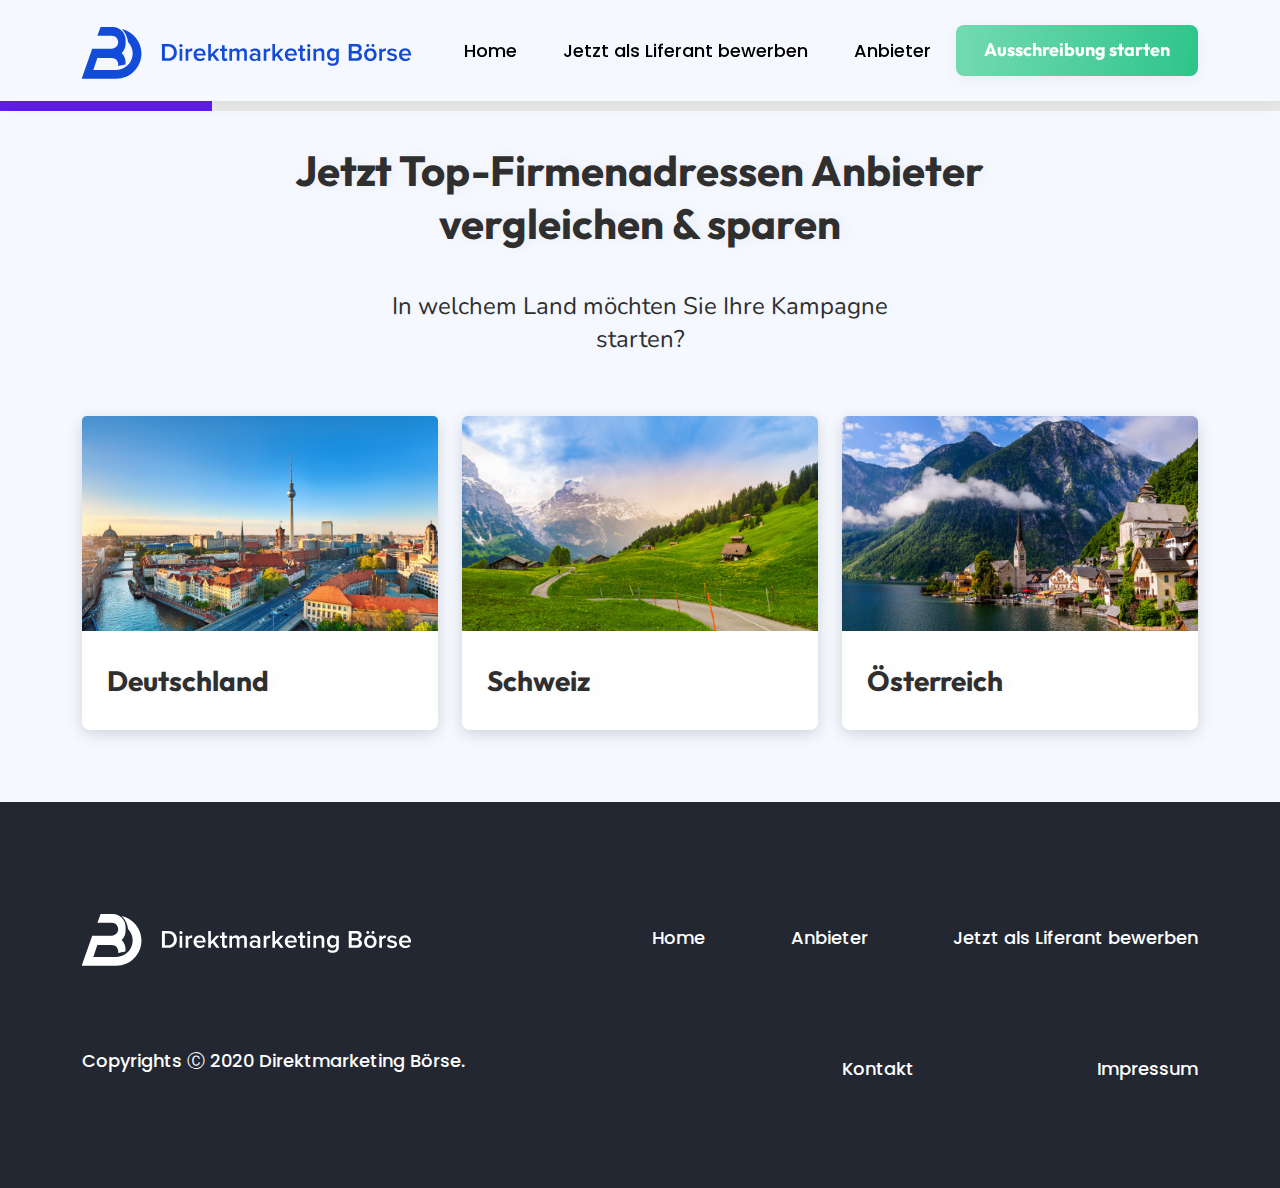
==== pages/tendering.html @ e8e7d43e "Test Step in tendering.html" ====
<!DOCTYPE html>
<html lang="de">

     <head>
          <!-- Meta Tags -->
          <meta charset="UTF-8">
          <meta http-equiv="X-UA-Compatible" content="IE=edge">
          <meta name="viewport" content="width=device-width, initial-scale=1.0">
          <meta name="description" content="Finden Sie Ihren Anbieter für Firmenadressen">
          <meta name="keywords" content="funktioniert , Firmenadressen , marketing, Website ">

          <!-- Bootstrap Css -->
          <link rel="stylesheet" href="../css/bootstrap.min.css">

          <!-- Swiper Js -->
          <link rel="stylesheet" href="../css/swiper-bundle.min.css">

          <!-- Main Css -->
          <link rel="stylesheet" href="../css/style.css">

          <!-- Titel Website -->
          <title>Firmenadressen - Boerse</title>
     </head>

     <body id="tendering">

          <!-- Start Navbar Tendering Page -->

          <nav class="navbar navbar-expand-lg position-fixed w-100">
               <div class="container">
                    <a class="navbar-brand" href="#">
                         <img src="../assets/Logos/Logo 1.svg" alt="Logo img" width="100%" height="100%">
                    </a>
                    <button class="navbar-toggler" type="button" data-bs-toggle="collapse"
                         data-bs-target="#navbarSupportedContent" aria-controls="navbarSupportedContent"
                         aria-expanded="false" aria-label="Toggle navigation">
                         <img src="../assets/icons/menu nav.svg" alt="menu nav" width="43px" height="43px">
                    </button>

                    <div class="collapse navbar-collapse" id="navbarSupportedContent">
                         <ul class="navbar-nav mb-2 mb-lg-0">
                              <li class="nav-item">
                                   <a class="nav-link" href="#">Home</a>
                              </li>
                              <li class="nav-item">
                                   <a class="nav-link" href="#">Jetzt als Liferant bewerben</a>
                              </li>
                              <li class="nav-item">
                                   <a class="nav-link" href="#">Anbieter</a>
                              </li>
                         </ul>
                    </div>
                    <div class="tendering">
                         <button class="btn-tendering">
                              <a href="#">Ausschreibung starten</a>
                         </button>
                    </div>
               </div>
          </nav>

          <!-- End Navbar Tendering Page -->

          <!-- Start Main -->
          <main>
               <section id="steps" class="py-5">
                    <div class="container pt-5 pb-4">
                         <div class="row justify-content-center align-items-center pt-5">
                              <div class="col-md-12">
                                   <h1 class="titel">Jetzt Top-Firmenadressen Anbieter vergleichen &amp; sparen</h1>
                                   <div id="step1">
                                        <p class="desc">In welchem Land möchten Sie Ihre Kampagne starten?</p>
                                        <div class="row">
                                             <div class="col-md-4">
                                                  <div class="radio">
                                                       <input type="radio" id="deutschland" value="deutschland"
                                                            name="countrie">
                                                       <label for="deutschland">
                                                            <img src="../assets/imges/Rectangle 24.png"
                                                                 alt="deutschland img" width="100%" height="100%">
                                                            <span>Deutschland</span>
                                                       </label>
                                                  </div>
                                             </div>
                                             <div class="col-md-4">
                                                  <div class="radio">
                                                       <input type="radio" id="schweiz" value="Schweiz" name="countrie">
                                                       <label for="schweiz">
                                                            <img src="../assets/imges/Rectangle 26.png"
                                                                 alt="Schweiz img" width="100%" height="100%">
                                                            <span>Schweiz</span>
                                                       </label>
                                                  </div>
                                             </div>
                                             <div class="col-md-4">
                                                  <div class="radio">
                                                       <input type="radio" id="osterreich" value="Österreich"
                                                            name="countrie">
                                                       <label for="osterreich">
                                                            <img src="../assets/imges/Rectangle 25.png"
                                                                 alt="Österreich img" width="100%" height="100%">
                                                            <span>Österreich</span>
                                                       </label>
                                                  </div>
                                             </div>
                                        </div>
                                   </div>
                                   <div id="step2">
                                        <p class="desc">Jetzt Top-Firmenadressen Anbieter vergleichen & sparen</p>
                                        <div class="row justify-content-center align-items-center">
                                             <div class="col-md-6">
                                                  <form id="form-industry">
                                                       <input type="text" placeholder="Branche eingeben"
                                                            id="input-industry">
                                                  </form>
                                                  <div class="btns d-flex justify-content-center align-items-center">
                                                       <button class="back-btn" data-step="2">
                                                            <img src="../assets/icons/arrow back.svg" alt="arrow back">
                                                            Zuruck
                                                       </button>
                                                       <button class="next-btn" data-step="2">Weiter
                                                            <img src="../assets/icons/arrow next.svg" alt="arrow next">
                                                       </button>
                                                  </div>
                                             </div>
                                        </div>
                                   </div>
                                   <div id="step3">
                                        <p class="desc">Jetzt Top-Firmenadressen Anbieter vergleichen & sparen</p>
                                        <div class="row justify-content-center align-items-center">
                                             <div class="col-md-6">
                                                  <div class="btns d-flex justify-content-center align-items-center">
                                                       <button class="back-btn" data-step="3">
                                                            <img src="../assets/icons/arrow back.svg" alt="arrow back">
                                                            Zuruck
                                                       </button>
                                                       <button class="next-btn" data-step="3">Weiter
                                                            <img src="../assets/icons/arrow next.svg" alt="arrow next">
                                                       </button>
                                                  </div>
                                             </div>
                                        </div>
                                   
                                   </div>
                              </div>
                              <div class="progress">
                                   <span class="progress-bar"></span>
                              </div>
                         </div>
                    </div>
               </section>
          </main>
          <!-- End Main -->


          <!-- Start Footer Section -->

          <footer id="footer">
               <div class="container py-5">
                    <div class="row first">
                         <div class="col-md-6">
                              <img src="../assets/Logos/Logo white.svg" alt="logo img">
                         </div>
                         <div class="col-md-6">
                              <ul class="list-footer">
                                   <li class="item-footer">
                                        <a href="index.html">Home</a>
                                   </li>
                                   <li class="item-footer">
                                        <a href="#">Anbieter</a>
                                   </li>
                                   <li class="item-footer">
                                        <a href="#">Jetzt als Liferant bewerben</a>
                                   </li>
                              </ul>
                         </div>
                    </div>
                    <hr>
                    <div class="row two justify-content-between align-items-center mt-md-5 pt-md-4">
                         <div class="col-md-8">
                              <p class="copyrights">Copyrights Ⓒ 2020 Direktmarketing Börse.</p>
                         </div>
                         <div class="col-md-4">
                              <ul class="list-footer">
                                   <li class="item-footer">
                                        <a href="#">Kontakt</a>
                                   </li>
                                   <li class="item-footer">
                                        <a href="#">Impressum</a>
                                   </li>
                              </ul>
                         </div>

                    </div>
               </div>
          </footer>

          <!-- End Footer Section -->

          <!-- Bootstrap Js -->
          <script src="../js/bootstrap.bundle.min.js"></script>

          <!-- Jquery Js -->
          <script src="../js/jquery-3.6.0.min.js"></script>

          <!-- Swiper Js -->
          <script src="../js/swiper-bundle.min.js"></script>

          <!-- Main Js -->
          <script src="../js/tendering.js"></script>
     </body>

</html>
---- css/style.css ----
/* Google Fonts */
@import url('https://fonts.googleapis.com/css2?family=Nunito:wght@400;700&family=Outfit:wght@400;500;700&family=Poppins:wght@300;400;500;600;700&display=swap');

/* Global Styles */
body {
     font-family: 'Poppins', 'Outfit', sans-serif;
     background-color: #FFF;
}

body#tendering {
     background: #F6F8FF;
}

.btn-tendering {
     background: linear-gradient(93.46deg, #76DBB3 -4.05%, #2DC589 100.8%);
     box-shadow: 0px 4px 15px rgba(0, 0, 0, 0.05);
     border-radius: 8px;
     padding: 13px 28px;
     border: 0;
     outline: 0;
     transition: 0.5s all;
}

a {
     text-decoration: none;
}

.btn-tendering a {
     font-weight: bold;
     font-size: 18px;
     line-height: 23px;
     color: #FFFFFF;
     font-family: Outfit;
}

.title {
     font-family: Outfit;
     font-weight: 700;
     font-size: 36px;
     line-height: 45px;
     color: #2F2F2F;
     text-shadow: 5px 0px 15px rgba(0, 0, 0, 0.05);
}

/* Start Nav Bar Styles */
.navbar {
     box-shadow: 0px 4px 15px rgba(0, 0, 0, 0.05);
     background-color: #F6F8FF;
     z-index: 9999;
}

.navbar-toggler:focus {
     box-shadow: none;
}

.navbar-collapse {
     flex-grow: 0;
}

.navbar .navbar-brand {
     order: 1;
}

.navbar .navbar-collapse {
     order: 2;
}

.navbar .tendering {
     order: 3;
}

.navbar .navbar-collapse .nav-item {
     margin: 0 15px;
}


.navbar .navbar-collapse .nav-item .nav-link {
     font-weight: 500;
     font-size: 18px;
     line-height: 27px;
     color: #000000;
}


/* End Nav Bar Styles */

/* Start Footer Style */

#footer {
     background: #222731;
     padding: 50px 0;
}

#footer .row.first {
     justify-content: space-between;
     align-items: center;
}

#footer .list-footer {
     list-style: none;
     display: flex;
     justify-content: space-between;
     align-items: center;
     padding: 0;
     margin: 0;
}

#footer .list-footer .item-footer a {
     font-family: Poppins;
     font-weight: 500;
     font-size: 18px;
     line-height: 27px;
     transition: all 0.4s;
     color: #FFFFFF;
}

#footer .list-footer .item-footer a:hover {
     color: #124BD8;
}

#footer p {
     font-family: Poppins;
     font-weight: 500;
     font-size: 18px;
     line-height: 27px;
     color: #FFFFFF;
}

#footer hr {
     height: 2px;
     width: 100%;
     color: #FFF;
     display: none;
}

/* End Footer Style */

/* Start Home Section in Index.html */
#home {
     padding: 50px 0 60px;
}

.home-content {
     padding-top: 50px;
}

#home .home-content .p-special {
     font-family: Nunito;
     font-weight: bold;
     font-size: 15px;
     line-height: 20px;
     color: #6311F8;
     text-shadow: 5px 0px 15px rgba(0, 0, 0, 0.05);
     margin-bottom: 10px;
}

#home .home-content .home-titel {
     font-family: Outfit;
     font-weight: 700;
     font-size: 42px;
     line-height: 53px;
     color: #2F2F2F;
     text-shadow: 5px 0px 15px rgba(0, 0, 0, 0.05);
     margin-bottom: 30px;
}

#home .home-content .desc {
     font-family: Nunito;
     font-weight: 400;
     font-size: 24px;
     line-height: 33px;
     color: #2F2F2F;
     text-shadow: 5px 0px 15px rgba(0, 0, 0, 0.05);
}

#home .home-flags .flag-item {
     background: #FFFFFF;
     box-shadow: 0px 4px 15px rgba(0, 0, 0, 0.15);
     border-radius: 6px;
     padding: 11px 20px;
     width: 240px;
     position: absolute;
     display: flex;
     justify-content: start;
     align-items: center;
     font-family: Outfit;
     font-weight: bold;
     font-size: 20px;
     line-height: 25px;
     color: #000000;
}

#home .home-flags .flag-item img {
     margin-right: 10px;
}

#home .home-flags .flag-item.one {
     top: 28px;
     left: 0px;
     z-index: 3;
}

#home .home-flags .flag-item.two {
     top: 32%;
     right: -53px;
     z-index: 5;
}

#home .home-flags .flag-item.three {
     bottom: 43px;
     left: 46px;
     z-index: 5
}

#home .home-img .girl-img {
     position: absolute;
     top: 18px;
     z-index: 4;
     left: 0;
}

/* End Home Section in Index.html */

/* ############################################################################################ */

/* Start How Work Section in index.htnl */

#how-work {
     background-image: url(../assets/imges/layout.svg);
     background-position: center center;
     background-size: cover;
     padding: 50px 0;
}

#how-work .content {
     padding-top: 60px;
}

#how-work .content .desc {
     width: 20%;
     margin: 20px auto 40px;
}

#how-work .content .title {
     padding-top: 70px;
}

#how-work .item-work {
     background: #FFFFFF;
     box-shadow: 0px 4px 15px rgba(0, 0, 0, 0.15);
     border-radius: 8px;
     padding: 40px 25px;
}

#how-work .item-work .item-icon {
     display: flex;
     justify-content: space-between;
     align-items: center;
     margin-bottom: 30px;
}

#how-work .item-work .item-icon .img-backg {
     background-color: #601DEE;
     padding: 18px 18px;
     border-radius: 50%;
}

#how-work .item-work .item-icon .number {
     font-family: Outfit;
     font-style: normal;
     font-weight: 500;
     font-size: 60px;
     line-height: 76px;
     color: #E4E4E4;
}

#how-work .item-work .item-content .title {
     font-family: Outfit;
     font-weight: 600;
     font-size: 20px;
     line-height: 25px;
     color: #2F2F2F;
     margin-bottom: 20px;
}

#how-work .item-work .item-content .desc {
     font-family: Nunito;
     font-weight: 700;
     font-size: 18px;
     line-height: 25px;
     color: #2F2F2F;
     text-shadow: 5px 0px 15px rgba(0, 0, 0, 0.05);
}

#how-work .owl-carousel.owl-theme {
     display: none;
}

.owl-carousel .owl-nav button.owl-next, .owl-carousel .owl-nav button.owl-prev {
     display: none;
}

/* End How Work Section in index.htnl */

/* ############################################################################################ */

/* Start Find Addresses Section in index.htnl */

#find-addresses .content-section .desc {
     margin: 30px 0 60px;
     font-family: Nunito;
     font-weight: 400;
     font-size: 24px;
     line-height: 33px;
     color: #2F2F2F;
     text-shadow: 5px 0px 15px rgba(0, 0, 0, 0.05);
}


/* End Find Addresses Section in index.htnl */

/* ############################################################################################ */

/* Start Current Tenders Section in index.htnl */
#current-tenders {
     background: #F6F7FD;
}

#current-tenders .content-section .titel {
     font-weight: 700;
     font-size: 36px;
     line-height: 45px;
     color: #2F2F2F;
     text-shadow: 5px 0px 15px rgba(0, 0, 0, 0.05);
     margin-bottom: 40px;
}

#current-tenders .content-section .desc {
     font-family: Nunito;
     font-size: 24px;
     line-height: 33px;
     color: #2F2F2F;
     text-shadow: 5px 0px 15px rgba(0, 0, 0, 0.05);
     width: 80%;
     margin: 0 auto 60px;
}

#current-tenders table {
     background: #FFFFFF;
     box-shadow: 0px 4px 15px rgba(0, 0, 0, 0.15);
     border-radius: 8px;
     overflow: hidden;
}

#current-tenders .row.two {
     display: none;
}

#current-tenders table thead tr {
     background-color: #601DEE;
     border-radius: 8px 8px 0px 0px;
}

#current-tenders table thead tr th {
     font-family: Nunito;
     font-weight: 700;
     font-size: 20px;
     line-height: 27px;
     color: #FFFFFF;
     border-right: 1px solid #B6B6B6;
     padding: 25px;
     text-align: center;
     font-weight: 600;

}

#current-tenders .row.two table thead tr th {
     text-align: left;
     padding: 20px 16px;
     font-size: 16px;
     line-height: 22px;
     font-weight: 600;
}

#current-tenders .row.two table .table-resp span {
     display: block;
     padding: 15px 0;
     font-size: 16px;
     line-height: 22px;
     color: #000000;
     border-top: 1px solid #E7E7E7;
     margin: 10px 0;
}

#current-tenders .row.two table tbody tr td {
     padding: 15px 16px;

}

#current-tenders table thead tr:last-child {
     border-right: none;
}

#current-tenders table tbody tr td {
     border: 1px solid #E7E7E7;
     padding: 30px 25px;
     width: 153.3px;
     font-family: Nunito;
     font-size: 16px;
     line-height: 22px;
     color: #000000;
     font-weight: 400;
}

#current-tenders .row.two table tbody tr td {
     width: 50%;
}

#current-tenders table tbody tr td:nth-child(2) {
     width: 350px;
}

#current-tenders table tbody tr td:last-child {
     border-right: none;
}

#current-tenders table tbody tr td:first-child {
     border-left: none;
}

/* End Current Tenders Section in index.htnl */

/* ############################################################################################ */

/* Start tendering Style*/
#steps .titel {
     font-family: Outfit;
     font-weight: 700;
     font-size: 42px;
     line-height: 53px;
     text-align: center;
     color: #2F2F2F;
     text-shadow: 5px 0px 15px rgba(0, 0, 0, 0.05);
     width: 80%;
     margin: 0 auto 40px;
}

#steps .desc {
     font-family: Nunito;
     font-size: 24px;
     line-height: 33px;
     text-align: center;
     color: #2F2F2F;
     text-shadow: 5px 0px 15px rgba(0, 0, 0, 0.05);
     width: 50%;
     margin: 0 auto 60px;
}

#steps #step1 .radio {
     background: #FFFFFF;
     box-shadow: 0px 4px 15px rgba(0, 0, 0, 0.15);
     border-radius: 8px;
     transition: all 0.4s;
}

#steps .progress {
     width: 100%;
     position: fixed;
     top: 101px;
     left: 0;
     background-color: #E9E9E9;
     border-radius: 0;
     height: 10px;
     padding: 0;
}

#steps .progress .progress-bar {
     display: block;
     width: 16.6%;
     background-color: #601DEE;
}

#steps #step1 .radio input[type="radio"] {
     display: none;
}

#step1 .radio input[type="radio"]:checked+label {
     border: 2px solid #601DEE;
     border-radius: 8px;

}

#steps #step1 .radio span {
     padding: 37px 25px;
     font-family: Outfit;
     font-weight: 700;
     font-size: 28px;
     line-height: 25px;
     color: #2F2F2F;
     text-shadow: 5px 0px 15px rgba(0, 0, 0, 0.05);
     display: block;
}

#steps #step2 {
     display: none;
}

#step2 #form-industry {
     margin-bottom: 60px;
}

#step2 #form-industry input {
     background: #FFFFFF;
     border: 1px solid #B6B6B6;
     box-sizing: border-box;
     outline: none;
     border-radius: 35px;
     width: 100%;
     padding: 18px;
     font-size: 20px;
     font-weight: 500;
     color: #414141;
     line-height: 23px;
}

#step2 #form-industry input::placeholder {
     font-family: Outfit;
     font-size: 18px;
     line-height: 23px;
     text-transform: capitalize;
     color: #B6B6B6;
}

.btns .back-btn, .btns .next-btn {
     border-radius: 8px;
     font-family: Outfit;
     font-weight: bold;
     font-size: 18px;
     line-height: 23px;
     padding: 16px 30px;
     border: none;

}

.btns .back-btn {
     background: #EFEFEF;
     border: 1px solid #B6B6B6;
     color: #000000;
     margin-right: 30px;
}

.btns .next-btn {
     color: #FFFFFF;
     margin-left: 30px;
     background: linear-gradient(93.46deg, #76DBB3 -4.05%, #2DC589 100.8%);
}

#step3 {
     display: none;
}

/* End tendering Style*/


/* ############################################################################################ */

/* Media Query In All Devices */

/* Large devices (desktops, less than 1200px) */
@media (max-width: 1199.98px) {
     .container {
          padding: 0;
     }

     .navbar .navbar-collapse .nav-item {
          margin: 0;
     }

     .navbar .navbar-collapse .nav-item .nav-link {
          font-size: 15px;
     }

     .navbar .navbar-brand {
          width: 30%;
     }
}

/* Medium devices (tablets, less than 992px) */
@media (max-width: 991.98px) {


     .container {
          max-width: 90%;
     }

     .navbar .navbar-brand {
          order: 1;
          width: 40%;
     }

     .navbar .tendering {
          order: 2;
     }

     .navbar .tendering a {
          font-size: 15px;
     }

     .navbar .navbar-toggler {
          order: 3;
     }

     .navbar .navbar-collapse {
          order: 3;
          text-align: center;
          padding: 20px 0;
     }

     .navbar .navbar-collapse .nav-item .nav-link {
          font-size: 18px;
     }

     #footer .row:first-child {
          justify-content: center;
     }

     #footer .row.first .col-md-6:nth-child(1) {
          width: 75%;
          text-align: center;
     }

     #footer .list-footer {
          flex-direction: column;
     }

     #footer .row.two .list-footer {
          flex-direction: row;
     }

     #footer .list-footer .item-footer {
          margin: 35px 0;
          text-align: center;
     }

     #footer hr {
          display: block;
     }

     #footer p {
          text-align: center;
     }

     #home {
          padding: 70px 0 0 0;
     }

     #home .home-flags .flag-item {
          width: 200px;
     }

     #home .home-flags .flag-item.two {
          top: 37%;
          right: -14px;
     }

     .home-content {
          padding: 0;
     }

     #home .home-content .home-titel {
          font-size: 32px;
          line-height: 40px;
     }

     #home .home-content .desc {
          font-size: 20px;
          line-height: 27px;
     }

     #home .home-img .girl-img {
          width: 100%;
     }

     #how-work .content .desc {
          width: 80%;
          margin: 20px auto 40px;
     }

     #home .home-flags .flag-item.one {
          top: 1px;
          left: -21px;
     }

     #home .home-flags .flag-item.two {
          top: 24%;
          right: -18px;
          z-index: 5;
          width: 175px;
          padding: 8px;
     }

     .title {
          font-size: 28px;
          line-height: 35px;
     }

     #find-addresses .content-section .desc {
          font-size: 18px;
          line-height: 25px;
          margin: 30px 0 30px;
     }


     #home .home-flags .flag-item.three {
          bottom: 11px;
          left: 35px;
          z-index: 5;
     }

     #current-tenders .content-section .titel {
          font-size: 20px;
          line-height: 25px;
          margin-bottom: 20px;
     }

     #current-tenders .content-section .desc {
          width: 100%;
          font-size: 16px;
          line-height: 22px;
          margin: 0 auto 40px;
     }

     .row.first {
          display: none;
     }

     #current-tenders .row.two {
          display: block;
     }
}


/* Small devices (landscape phones, less than 768px) */
@media (max-width: 767.98px) {
     .title {
          font-size: 20px;
          line-height: 25px;
     }

     .navbar {
          padding: 17px 0;
     }

     .navbar .navbar-brand {
          width: 55%;
     }

     .navbar .navbar-toggler {
          width: 20%;
     }

     .navbar .tendering {
          display: none;
     }

     .navbar .navbar-brand {
          order: 1;
     }


     .navbar .navbar-toggler {
          order: 2;
     }

     #footer .row.two .list-footer {
          flex-direction: column;
     }


     #home .row .col-md-6:nth-child(1) {
          order: 2;
          padding-top: 0;
     }

     #home .home-content .home-titel {
          font-size: 25px;
          line-height: 31px;
     }

     #home .home-content .p-special {
          font-size: 14px;
          line-height: 19px;
     }

     #home .home-content .desc {
          font-size: 18px;
          line-height: 25px;
     }

     #find-addresses .content-section .desc {
          font-size: 16px;
          line-height: 22px;
          margin: 30px 0 30px;
     }

}

@media (max-width: 575.98px) {
     .container {
          padding: 0;
     }

     .navbar {
          padding: 14px 0;
     }

     #footer .row.first .col-md-6:nth-child(1) {
          width: 100%;
     }

     #footer .row:last-child .col-md-8 {
          order: 2;
          padding-top: 40px;
     }

     #footer .list-footer .item-footer a {
          font-size: 16px;
          line-height: 24px;
     }

     #footer .row:last-child .col-md-3 {
          order: 1;
     }

     #footer .row:last-child .col-md-8 p {
          font-size: 14px;
          line-height: 21px;
     }

     #home {
          padding: 50px 0 20px;
     }

     #home .home-flags .flag-item {
          width: 140px;
          font-size: 16px;
          padding: 5px;
     }

     #home .home-flags .flag-item img {
          width: 23px;
          height: 26px;
     }

     #home .home-flags .flag-item.one {
          top: 1px;
          left: 34px;
     }

     #home .home-flags .flag-item.two {
          top: 24%;
          right: 2px;
          z-index: 5;
          width: 140px;
     }


     #home .home-flags .flag-item.three {
          bottom: 11px;
          left: 35px;
          z-index: 5;
     }

     #how-work {
          padding: 60px 0 50px 0;
     }

     #how-work .item-work {
          margin-bottom: 50px;
     }

     #how-work .row {
          display: none;
     }

     #how-work .content .title {
          padding-top: 0;
     }

     #how-work .owl-carousel.owl-theme {
          display: block;
     }
}
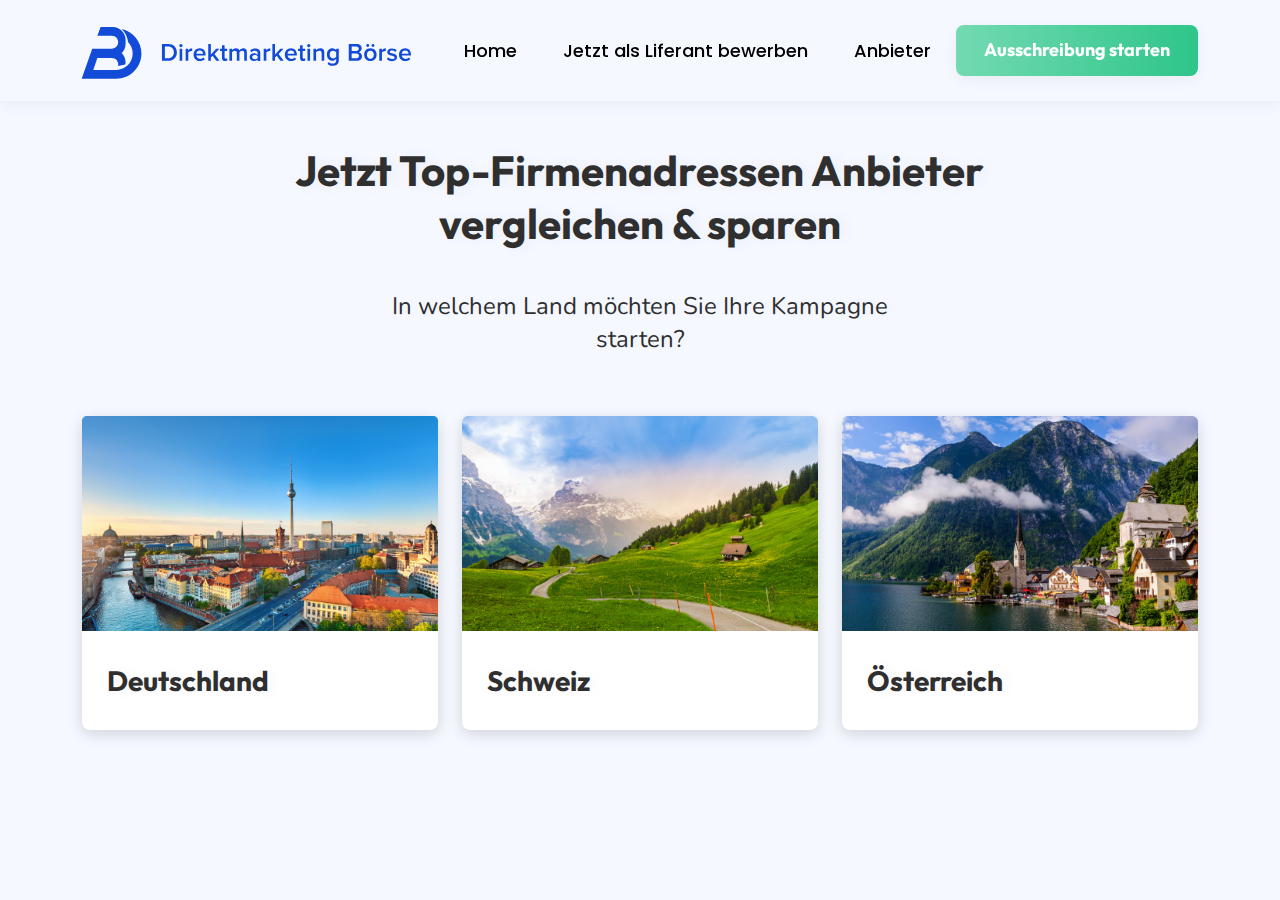
==== commit f348ed79: "Step in tendering.html" ====
--- a/pages/tendering.html
+++ b/pages/tendering.html
@@ -12,9 +12,6 @@
           <!-- Bootstrap Css -->
           <link rel="stylesheet" href="../css/bootstrap.min.css">
 
-          <!-- Swiper Js -->
-          <link rel="stylesheet" href="../css/swiper-bundle.min.css">
-
           <!-- Main Css -->
           <link rel="stylesheet" href="../css/style.css">
 
@@ -28,7 +25,7 @@
 
           <nav class="navbar navbar-expand-lg position-fixed w-100">
                <div class="container">
-                    <a class="navbar-brand" href="#">
+                    <a class="navbar-brand" href="../index.html">
                          <img src="../assets/Logos/Logo 1.svg" alt="Logo img" width="100%" height="100%">
                     </a>
                     <button class="navbar-toggler" type="button" data-bs-toggle="collapse"
@@ -52,7 +49,7 @@
                     </div>
                     <div class="tendering">
                          <button class="btn-tendering">
-                              <a href="#">Ausschreibung starten</a>
+                              <a href="../pages/tendering.html">Ausschreibung starten</a>
                          </button>
                     </div>
                </div>
@@ -125,28 +122,185 @@
                                         </div>
                                    </div>
                                    <div id="step3">
-                                        <p class="desc">Jetzt Top-Firmenadressen Anbieter vergleichen & sparen</p>
+                                        <p class="desc">Möchten Sie regional filtern ?</p>
+                                        <div class="row  row-choose justify-content-between align-items-center">
+                                             <div class="col-md-3">
+                                                  <div class="radio" data-regional=".row.regionals .bundesland">
+                                                       <input type="radio" id="bundesland" value="Bundesland"
+                                                            name="regional">
+                                                       <label for="bundesland">
+                                                            <img src="../assets/icons/location (5) 1.svg"
+                                                                 alt="location">
+                                                            <span>Ja - nach Bundesland</span>
+                                                       </label>
+                                                  </div>
+                                             </div>
+                                             <div class="col-md-3">
+                                                  <div class="radio" data-regional=".row.regionals .plz">
+                                                       <input type="radio" id="pLZ" value="PLZ" name="regional">
+                                                       <label for="pLZ">
+                                                            <img src="../assets/icons/send 1.svg" alt="send">
+                                                            <span>Ja - nach PLZ</span>
+                                                       </label>
+                                                  </div>
+                                             </div>
+                                             <div class="col-md-3">
+                                                  <div class="radio" data-regional=".row.regionals .stadt">
+                                                       <input type="radio" id="stadt" value="Stadt" name="regional">
+                                                       <label for="stadt">
+                                                            <img src="../assets/icons/skyline 1.svg" alt="skyline">
+                                                            <span>Ja - nach Stadt</span>
+                                                       </label>
+                                                  </div>
+                                             </div>
+                                             <div class="col-md-3">
+                                                  <div class="radio" data-step="4" data-regional="#step4">
+                                                       <div class="none">
+                                                            <img src="../assets/icons/no-waiting 1.svg" alt="no-waiting"
+                                                                 width="64px" height="64px">
+                                                            <span>Nein</span>
+                                                       </div>
+                                                  </div>
+                                             </div>
+                                             <div class="row row-btns justify-content-between align-items-center mt-5">
+                                                  <div class="col-md-12">
+                                                       <div
+                                                            class="btns d-flex justify-content-start align-items-center">
+                                                            <button class="back-btn" data-step="3">
+                                                                 <img src="../assets/icons/arrow back.svg"
+                                                                      alt="arrow back">
+                                                                 Zuruck
+                                                            </button>
+                                                       </div>
+                                                  </div>
+                                             </div>
+                                        </div>
+                                   </div>
+                                   <div class="row regionals justify-content-center align-items-center">
+                                        <div class="bundesland col-md-6">
+                                             <p class="desc">Wählen Sie Ihr Bundesland</p>
+                                             <form id="form-bundesland">
+                                                  <input type="text" placeholder="Bundesland" id="Bundesland-input">
+                                             </form>
+                                             <div class="btns d-flex justify-content-center align-items-center">
+                                                  <button class="back-btn" data-step="3">
+                                                       <img src="../assets/icons/arrow back.svg" alt="arrow back">
+                                                       Zuruck
+                                                  </button>
+                                                  <button class="next-btn" data-step="3">Weiter
+                                                       <img src="../assets/icons/arrow next.svg" alt="arrow next">
+                                                  </button>
+                                             </div>
+                                        </div>
+                                        <div class="plz col-md-6">
+                                             <p class="desc">Eingabe einer Postleitzahl</p>
+                                             <form id="form-plz">
+                                                  <input type="text" placeholder="PLZ" id="plz-input">
+                                             </form>
+                                             <div class="btns d-flex justify-content-center align-items-center">
+                                                  <button class="back-btn" data-step="3">
+                                                       <img src="../assets/icons/arrow back.svg" alt="arrow back">
+                                                       Zuruck
+                                                  </button>
+                                                  <button class="next-btn" data-step="3">Weiter
+                                                       <img src="../assets/icons/arrow next.svg" alt="arrow next">
+                                                  </button>
+                                             </div>
+                                        </div>
+                                        <div class="stadt col-md-6">
+                                             <p class="desc">Wählen Sie eine Stadt</p>
+                                             <form id="form-stadt">
+                                                  <input type="text" placeholder="Stadt" id="stadt-input">
+                                             </form>
+                                             <div class="btns d-flex justify-content-center align-items-center">
+                                                  <button class="back-btn" data-step="3">
+                                                       <img src="../assets/icons/arrow back.svg" alt="arrow back">
+                                                       Zuruck
+                                                  </button>
+                                                  <button class="next-btn" data-step="3">Weiter
+                                                       <img src="../assets/icons/arrow next.svg" alt="arrow next">
+                                                  </button>
+                                             </div>
+                                        </div>
+                                   </div>
+                                   <div id="step4">
+                                        <p class="desc">In welchem Land möchten Sie Ihre Kampagne starten?</p>
                                         <div class="row justify-content-center align-items-center">
                                              <div class="col-md-6">
+                                                  <form id="form-email">
+                                                       <div class="input-item">
+                                                            <label for="name-form-email">Name</label>
+                                                            <input type="text" id="name-form-email" placeholder="Name">
+                                                       </div>
+                                                       <div class="input-item">
+                                                            <label for="email-form-email">E-mail</label>
+                                                            <input type="text" id="email-form-email"
+                                                                 placeholder="E-mail">
+                                                       </div>
+
+                                                  </form>
                                                   <div class="btns d-flex justify-content-center align-items-center">
-                                                       <button class="back-btn" data-step="3">
+                                                       <button class="back-btn" data-step="4">
                                                             <img src="../assets/icons/arrow back.svg" alt="arrow back">
                                                             Zuruck
                                                        </button>
-                                                       <button class="next-btn" data-step="3">Weiter
+                                                       <button class="next-btn" data-step="4">Weiter
                                                             <img src="../assets/icons/arrow next.svg" alt="arrow next">
                                                        </button>
                                                   </div>
                                              </div>
                                         </div>
-                                   
+                                        <div id="step5">
+                                             <p class="desc">In welchem Land möchten Sie Ihre Kampagne starten?</p>
+                                             <div class="row justify-content-center align-items-center">
+                                                  <div class="col-md-6">
+                                                       <form id="form-details">
+                                                            <div class="input-item">
+                                                                 <label for="textarea-details">Geben sie uns noch mehr
+                                                                      details zum projekt</label>
+                                                                 <textarea type="text" id="textarea-details"
+                                                                      placeholder="Beschreiben Sie Ihre Projekt und Ihre Zielgruppe">
+                                                            </div>
+                                                       </form>
+                                                       <div class="btns d-flex justify-content-center align-items-center">
+                                                            <button class="back-btn" data-step="4">
+                                                                 <img src="../assets/icons/arrow back.svg" alt="arrow back">
+                                                                 Zuruck
+                                                            </button>
+                                                            <button class="next-btn" data-step="4">Weiter
+                                                                 <img src="../assets/icons/arrow next.svg" alt="arrow next">
+                                                            </button>
+                                                       </div>                                                  
+                                                       <div class="btns d-flex justify-content-center align-items-center">
+                                                            <button class="back-btn" data-step="5">
+                                                                 <img src="../assets/icons/arrow back.svg" alt="arrow back">
+                                                                 Zuruck
+                                                            </button>
+                                                            <button class="next-btn" data-step="5">Weiter
+                                                                 <img src="../assets/icons/arrow next.svg" alt="arrow next">
+                                                            </button>
+                                                       </div>
+                                                  </div>
+                                             </div>
+                                        </div>
+                                        <div id="step6">
+                                             <p class="desc">Bitte geben Sie hier Ihre Daten ein um mehrere Angebote zu erhalten</p>
+                                             <div class="btns d-flex justify-content-center align-items-center">
+                                                  <button class="back-btn" data-step="6">
+                                                       <img src="../assets/icons/arrow back.svg" alt="arrow back">
+                                                       Zuruck
+                                                  </button>
+                                                  <button class="next-btn" data-step="6">Weiter
+                                                       <img src="../assets/icons/arrow next.svg" alt="arrow next">
+                                                  </button>
+                                             </div>
+                                        </div>
+                                   </div>
+                                   <div class="progress">
+                                        <span class="progress-bar"></span>
                                    </div>
                               </div>
-                              <div class="progress">
-                                   <span class="progress-bar"></span>
-                              </div>
-                         </div>
-                    </div>
+                         </div>
                </section>
           </main>
           <!-- End Main -->
@@ -202,9 +356,6 @@
           <!-- Jquery Js -->
           <script src="../js/jquery-3.6.0.min.js"></script>
 
-          <!-- Swiper Js -->
-          <script src="../js/swiper-bundle.min.js"></script>
-
           <!-- Main Js -->
           <script src="../js/tendering.js"></script>
      </body>
--- a/css/style.css
+++ b/css/style.css
@@ -350,6 +350,7 @@
      box-shadow: 0px 4px 15px rgba(0, 0, 0, 0.15);
      border-radius: 8px;
      overflow: hidden;
+     width: 100%;
 }
 
 #current-tenders .row.two {
@@ -463,6 +464,13 @@
      transition: all 0.4s;
 }
 
+.none {
+     display: flex;
+     flex-direction: column;
+     justify-content: space-between;
+     align-items: center;
+}
+
 #steps .progress {
      width: 100%;
      position: fixed;
@@ -484,6 +492,10 @@
      display: none;
 }
 
+#steps #step1 .radio label, .none {
+     cursor: pointer;
+}
+
 #step1 .radio input[type="radio"]:checked+label {
      border: 2px solid #601DEE;
      border-radius: 8px;
@@ -501,15 +513,15 @@
      display: block;
 }
 
-#steps #step2 {
+#steps #step2, #steps #step4 {
      display: none;
 }
 
-#step2 #form-industry {
+#steps form {
      margin-bottom: 60px;
 }
 
-#step2 #form-industry input {
+#steps input {
      background: #FFFFFF;
      border: 1px solid #B6B6B6;
      box-sizing: border-box;
@@ -523,7 +535,7 @@
      line-height: 23px;
 }
 
-#step2 #form-industry input::placeholder {
+#steps input::placeholder {
      font-family: Outfit;
      font-size: 18px;
      line-height: 23px;
@@ -555,8 +567,45 @@
      background: linear-gradient(93.46deg, #76DBB3 -4.05%, #2DC589 100.8%);
 }
 
-#step3 {
+#step3, #step5, #step6 {
      display: none;
+}
+
+#step3 .radio {
+     background: #FFFFFF;
+     border-radius: 4px;
+     text-align: center;
+     padding: 60px 0;
+}
+
+#step3 .radio label {
+     display: flex;
+     flex-direction: column;
+     align-items: center;
+     justify-content: space-between;
+}
+
+#step3 .radio input[type="radio"] {
+     display: none;
+}
+
+#step3 .radio span {
+     display: block;
+     margin-top: 30px;
+     font-family: Nunito;
+     font-weight: 600;
+     font-size: 20px;
+     line-height: 27px;
+     text-transform: capitalize;
+     color: #4D4D4D;
+}
+
+.row.regionals>div {
+     display: none;
+}
+
+.row.regionals .desc {
+     width: 100%;
 }
 
 /* End tendering Style*/
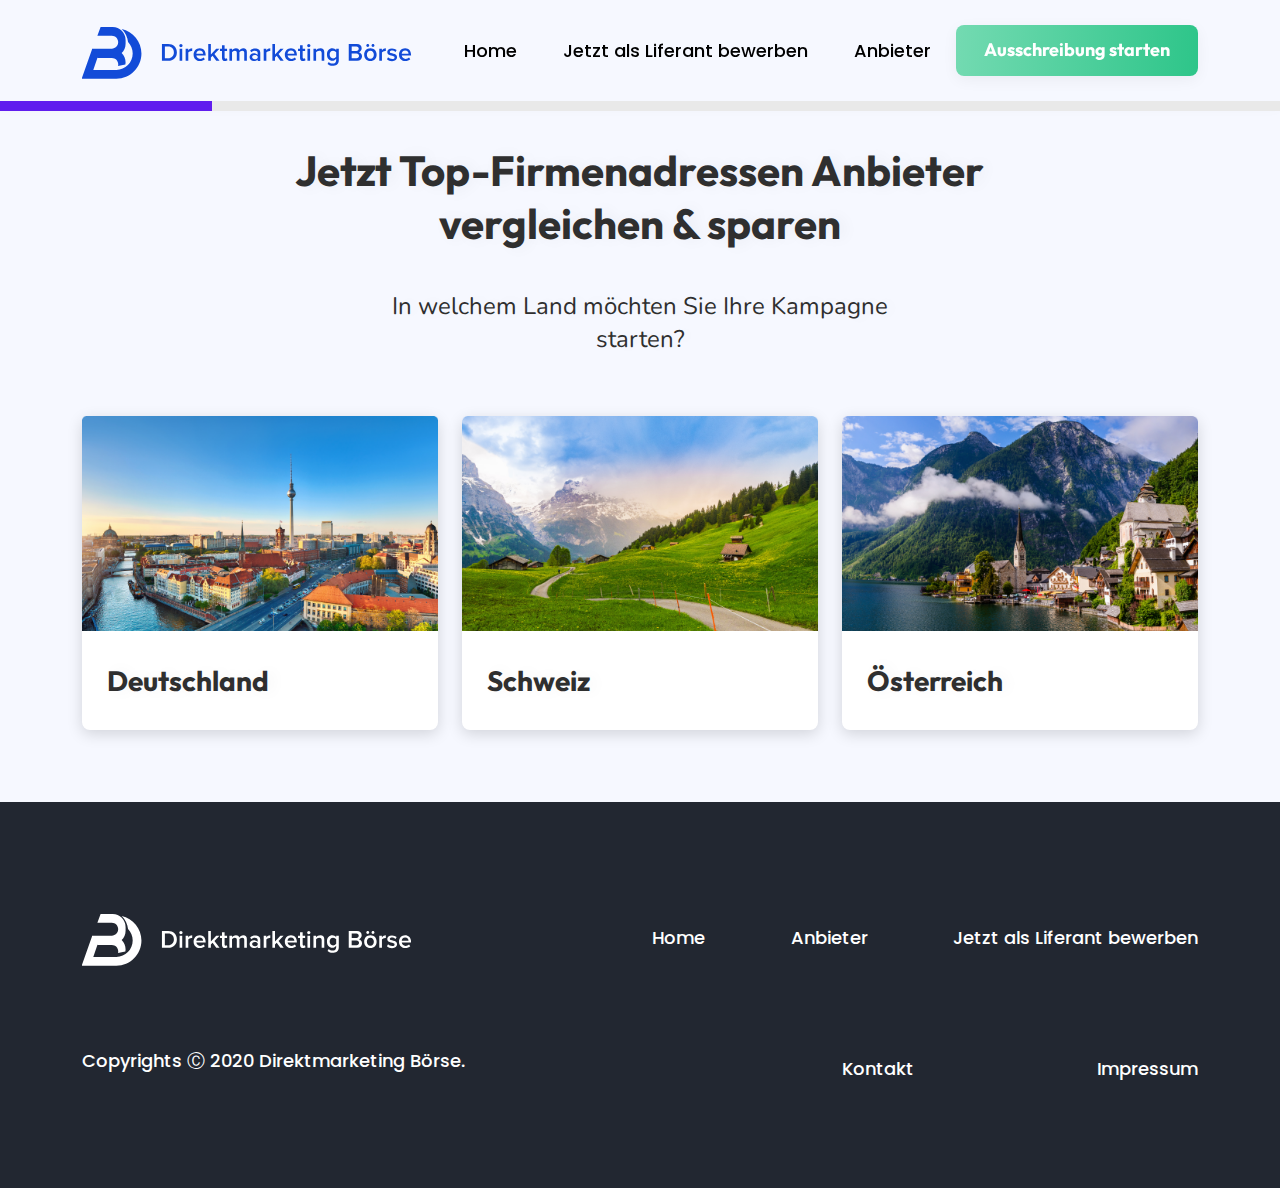
==== commit 97e14af2: "modifications Media Query in All Devices" ====
--- a/pages/tendering.html
+++ b/pages/tendering.html
@@ -11,6 +11,10 @@
 
           <!-- Bootstrap Css -->
           <link rel="stylesheet" href="../css/bootstrap.min.css">
+
+          <!-- Owl Carousel Css -->
+          <link rel="stylesheet" href="../css/owl.carousel/owl.carousel.min.css">
+          <link rel="stylesheet" href="../css/owl.carousel/owl.theme.default.min.css">
 
           <!-- Main Css -->
           <link rel="stylesheet" href="../css/style.css">
@@ -52,6 +56,7 @@
                               <a href="../pages/tendering.html">Ausschreibung starten</a>
                          </button>
                     </div>
+
                </div>
           </nav>
 
@@ -60,41 +65,72 @@
           <!-- Start Main -->
           <main>
                <section id="steps" class="py-5">
+                    <div class="progress">
+                         <span class="progress-bar"></span>
+                    </div>
                     <div class="container pt-5 pb-4">
                          <div class="row justify-content-center align-items-center pt-5">
                               <div class="col-md-12">
                                    <h1 class="titel">Jetzt Top-Firmenadressen Anbieter vergleichen &amp; sparen</h1>
                                    <div id="step1">
                                         <p class="desc">In welchem Land möchten Sie Ihre Kampagne starten?</p>
-                                        <div class="row">
-                                             <div class="col-md-4">
-                                                  <div class="radio">
-                                                       <input type="radio" id="deutschland" value="deutschland"
-                                                            name="countrie">
+                                        <div class="large-step1 ">
+                                             <div class="row">
+                                                  <div class="col-md-4">
+                                                       <div class="radio">
+                                                            <input type="radio" id="deutschland" value="deutschland"
+                                                                 name="countrie">
+                                                            <label for="deutschland">
+                                                                 <img src="../assets/imges/Rectangle 24.png"
+                                                                      alt="deutschland img" width="100%" height="100%">
+                                                                 <span>Deutschland</span>
+                                                            </label>
+                                                       </div>
+                                                  </div>
+                                                  <div class="col-md-4">
+                                                       <div class="radio">
+                                                            <input type="radio" id="schweiz" value="Schweiz"
+                                                                 name="countrie">
+                                                            <label for="schweiz">
+                                                                 <img src="../assets/imges/Rectangle 26.png"
+                                                                      alt="Schweiz img" width="100%" height="100%">
+                                                                 <span>Schweiz</span>
+                                                            </label>
+                                                       </div>
+                                                  </div>
+                                                  <div class="col-md-4">
+                                                       <div class="radio">
+                                                            <input type="radio" id="osterreich" value="Österreich"
+                                                                 name="countrie">
+                                                            <label for="osterreich">
+                                                                 <img src="../assets/imges/Rectangle 25.png"
+                                                                      alt="Österreich img" width="100%" height="100%">
+                                                                 <span>Österreich</span>
+                                                            </label>
+                                                       </div>
+                                                  </div>
+                                             </div>
+                                        </div>
+                                        <div class="small-step1">
+                                             <div class="owl-carousel step1 owl-theme">
+                                                  <div class="item radio" style="width:280px">
+                                                       <input type="radio" id="deutschland" value="deutschland" name="countrie">
                                                        <label for="deutschland">
-                                                            <img src="../assets/imges/Rectangle 24.png"
-                                                                 alt="deutschland img" width="100%" height="100%">
+                                                            <img src="../assets/imges/Rectangle 24.png" alt="deutschland img" width="100%" height="100%">
                                                             <span>Deutschland</span>
                                                        </label>
                                                   </div>
-                                             </div>
-                                             <div class="col-md-4">
-                                                  <div class="radio">
+                                                  <div class="item radio" style="width:280px">
                                                        <input type="radio" id="schweiz" value="Schweiz" name="countrie">
                                                        <label for="schweiz">
-                                                            <img src="../assets/imges/Rectangle 26.png"
-                                                                 alt="Schweiz img" width="100%" height="100%">
+                                                            <img src="../assets/imges/Rectangle 26.png" alt="Schweiz img" width="100%" height="100%">
                                                             <span>Schweiz</span>
                                                        </label>
                                                   </div>
-                                             </div>
-                                             <div class="col-md-4">
-                                                  <div class="radio">
-                                                       <input type="radio" id="osterreich" value="Österreich"
-                                                            name="countrie">
+                                                  <div class="item radio"  style="width:280px">
+                                                       <input type="radio" id="osterreich" value="Österreich" name="countrie">
                                                        <label for="osterreich">
-                                                            <img src="../assets/imges/Rectangle 25.png"
-                                                                 alt="Österreich img" width="100%" height="100%">
+                                                            <img src="../assets/imges/Rectangle 25.png" alt="Österreich img" width="100%" height="100%">
                                                             <span>Österreich</span>
                                                        </label>
                                                   </div>
@@ -123,54 +159,82 @@
                                    </div>
                                    <div id="step3">
                                         <p class="desc">Möchten Sie regional filtern ?</p>
-                                        <div class="row  row-choose justify-content-between align-items-center">
-                                             <div class="col-md-3">
-                                                  <div class="radio" data-regional=".row.regionals .bundesland">
-                                                       <input type="radio" id="bundesland" value="Bundesland"
-                                                            name="regional">
+                                        <div class="large-step3">
+                                             <div class="row row-choose justify-content-between align-items-center">
+                                                  <div class="col-md-3">
+                                                       <div class="radio" data-regional=".row.regionals .bundesland">
+                                                            <input type="radio" id="bundesland" value="Bundesland" name="regional">
+                                                            <label for="bundesland">
+                                                                 <img src="../assets/icons/location (5) 1.svg" alt="location">
+                                                                 <span>Ja - nach Bundesland</span>
+                                                            </label>
+                                                       </div>
+                                                  </div>
+                                                  <div class="col-md-3">
+                                                       <div class="radio" data-regional=".row.regionals .plz">
+                                                            <input type="radio" id="pLZ" value="PLZ" name="regional">
+                                                            <label for="pLZ">
+                                                                 <img src="../assets/icons/send 1.svg" alt="send">
+                                                                 <span>Ja - nach PLZ</span>
+                                                            </label>
+                                                       </div>
+                                                  </div>
+                                                  <div class="col-md-3">
+                                                       <div class="radio" data-regional=".row.regionals .stadt">
+                                                            <input type="radio" id="stadt" value="Stadt" name="regional">
+                                                            <label for="stadt">
+                                                                 <img src="../assets/icons/skyline 1.svg" alt="skyline">
+                                                                 <span>Ja - nach Stadt</span>
+                                                            </label>
+                                                       </div>
+                                                  </div>
+                                                  <div class="col-md-3">
+                                                       <div class="radio" data-step="4" data-regional="#step4">
+                                                            <div class="none">
+                                                                 <img src="../assets/icons/no-waiting 1.svg" alt="no-waiting" width="64px" height="64px">
+                                                                 <span>Nein</span>
+                                                            </div>
+                                                       </div>
+                                                  </div>
+                                                  <div class="row row-btns justify-content-between align-items-center mt-5">
+                                                       <div class="col-md-12">
+                                                            <div class="btns d-flex justify-content-start align-items-center">
+                                                                 <button class="back-btn" data-step="3">
+                                                                      <img src="../assets/icons/arrow back.svg" alt="arrow back">
+                                                                      Zuruck
+                                                                 </button>
+                                                            </div>
+                                                       </div>
+                                                  </div>
+                                             </div>
+                                        </div>
+                                        <div class="small-step3">
+                                             <div class="owl-carousel step3 owl-theme">
+                                                  <div class="item radio" data-regional=".row.regionals .bundesland" style="width:230px">
+                                                       <input type="radio" id="bundesland" value="Bundesland" name="regional">
                                                        <label for="bundesland">
-                                                            <img src="../assets/icons/location (5) 1.svg"
-                                                                 alt="location">
+                                                            <img src="../assets/icons/location (5) 1.svg" alt="location">
                                                             <span>Ja - nach Bundesland</span>
                                                        </label>
                                                   </div>
-                                             </div>
-                                             <div class="col-md-3">
-                                                  <div class="radio" data-regional=".row.regionals .plz">
+                                                  <div class="item radio" data-regional=".row.regionals .plz" style="width:230px">
                                                        <input type="radio" id="pLZ" value="PLZ" name="regional">
                                                        <label for="pLZ">
                                                             <img src="../assets/icons/send 1.svg" alt="send">
                                                             <span>Ja - nach PLZ</span>
                                                        </label>
                                                   </div>
-                                             </div>
-                                             <div class="col-md-3">
-                                                  <div class="radio" data-regional=".row.regionals .stadt">
+                                                  <div class="item radio" data-regional=".row.regionals .stadt" style="width:230px">
                                                        <input type="radio" id="stadt" value="Stadt" name="regional">
                                                        <label for="stadt">
                                                             <img src="../assets/icons/skyline 1.svg" alt="skyline">
                                                             <span>Ja - nach Stadt</span>
                                                        </label>
                                                   </div>
-                                             </div>
-                                             <div class="col-md-3">
-                                                  <div class="radio" data-step="4" data-regional="#step4">
+                                                  <div class="item radio" data-step="4" data-regional="#step4" style="width:230px">
                                                        <div class="none">
-                                                            <img src="../assets/icons/no-waiting 1.svg" alt="no-waiting"
-                                                                 width="64px" height="64px">
+                                                            <img src="../assets/icons/no-waiting 1.svg" alt="no-waiting" width="64px" height="64px">
                                                             <span>Nein</span>
-                                                       </div>
-                                                  </div>
-                                             </div>
-                                             <div class="row row-btns justify-content-between align-items-center mt-5">
-                                                  <div class="col-md-12">
-                                                       <div
-                                                            class="btns d-flex justify-content-start align-items-center">
-                                                            <button class="back-btn" data-step="3">
-                                                                 <img src="../assets/icons/arrow back.svg"
-                                                                      alt="arrow back">
-                                                                 Zuruck
-                                                            </button>
                                                        </div>
                                                   </div>
                                              </div>
@@ -237,7 +301,6 @@
                                                             <input type="text" id="email-form-email"
                                                                  placeholder="E-mail">
                                                        </div>
-
                                                   </form>
                                                   <div class="btns d-flex justify-content-center align-items-center">
                                                        <button class="back-btn" data-step="4">
@@ -250,61 +313,60 @@
                                                   </div>
                                              </div>
                                         </div>
-                                        <div id="step5">
-                                             <p class="desc">In welchem Land möchten Sie Ihre Kampagne starten?</p>
-                                             <div class="row justify-content-center align-items-center">
-                                                  <div class="col-md-6">
-                                                       <form id="form-details">
-                                                            <div class="input-item">
-                                                                 <label for="textarea-details">Geben sie uns noch mehr
-                                                                      details zum projekt</label>
-                                                                 <textarea type="text" id="textarea-details"
-                                                                      placeholder="Beschreiben Sie Ihre Projekt und Ihre Zielgruppe">
-                                                            </div>
-                                                       </form>
-                                                       <div class="btns d-flex justify-content-center align-items-center">
-                                                            <button class="back-btn" data-step="4">
-                                                                 <img src="../assets/icons/arrow back.svg" alt="arrow back">
-                                                                 Zuruck
-                                                            </button>
-                                                            <button class="next-btn" data-step="4">Weiter
-                                                                 <img src="../assets/icons/arrow next.svg" alt="arrow next">
-                                                            </button>
-                                                       </div>                                                  
-                                                       <div class="btns d-flex justify-content-center align-items-center">
-                                                            <button class="back-btn" data-step="5">
-                                                                 <img src="../assets/icons/arrow back.svg" alt="arrow back">
-                                                                 Zuruck
-                                                            </button>
-                                                            <button class="next-btn" data-step="5">Weiter
-                                                                 <img src="../assets/icons/arrow next.svg" alt="arrow next">
-                                                            </button>
-                                                       </div>
-                                                  </div>
-                                             </div>
-                                        </div>
-                                        <div id="step6">
-                                             <p class="desc">Bitte geben Sie hier Ihre Daten ein um mehrere Angebote zu erhalten</p>
-                                             <div class="btns d-flex justify-content-center align-items-center">
-                                                  <button class="back-btn" data-step="6">
-                                                       <img src="../assets/icons/arrow back.svg" alt="arrow back">
-                                                       Zuruck
-                                                  </button>
-                                                  <button class="next-btn" data-step="6">Weiter
-                                                       <img src="../assets/icons/arrow next.svg" alt="arrow next">
-                                                  </button>
-                                             </div>
-                                        </div>
-                                   </div>
-                                   <div class="progress">
-                                        <span class="progress-bar"></span>
-                                   </div>
+                                   </div>
+                                   <div id="step5">
+                                        <p class="desc">Bitte geben Sie hiermehr details zum projekt</p>
+                                        <div class="row justify-content-center align-items-center">
+                                             <div class="col-md-6">
+                                                  <form id="form-masseg">
+                                                       <div class="input-item">
+                                                            <label for="name-form-email">Geben sie uns noch mehr details
+                                                                 zum projekt</label>
+                                                            <textarea id="masseg-input"
+                                                                 placeholder="Beschreiben Sie Ihre Projekt und Ihre Zielgruppe"></textarea>
+                                                       </div>
+                                                  </form>
+                                                  <div class="btns d-flex justify-content-center align-items-center">
+                                                       <button class="back-btn" data-step="5">
+                                                            <img src="../assets/icons/arrow back.svg" alt="arrow back">
+                                                            Zuruck
+                                                       </button>
+                                                       <button class="next-btn" data-step="5">Weiter
+                                                            <img src="../assets/icons/arrow next.svg" alt="arrow next">
+                                                       </button>
+                                                  </div>
+                                             </div>
+                                        </div>
+                                   </div>
+                                   <div id="step6">
+                                        <p class="desc">Bitte geben Sie hier Ihre Daten ein um mehrere Angebote
+                                             zuerhalten</p>
+                                        <div class="row justify-content-center align-items-center">
+                                             <div class="col-md-6">
+                                                  <div class="input-item">
+                                                       <label for="phone-number">Rufnummer</label>
+                                                       <input type="text" id="phone-number"
+                                                            placeholder="+49 000 00 000">
+                                                  </div>
+                                                  <div
+                                                       class="btns d-flex justify-content-center align-items-center mt-5">
+                                                       <button class="back-btn" data-step="6">
+                                                            <img src="../assets/icons/arrow back.svg" alt="arrow back">
+                                                            Zuruck
+                                                       </button>
+                                                       <button class="next-btn" data-step="6">Weiter
+                                                            <img src="../assets/icons/arrow next.svg" alt="arrow next">
+                                                       </button>
+                                                  </div>
+                                             </div>
+                                        </div>
+                                   </div>
+                                   
                               </div>
                          </div>
                </section>
           </main>
           <!-- End Main -->
-
 
           <!-- Start Footer Section -->
 
@@ -350,14 +412,18 @@
 
           <!-- End Footer Section -->
 
+
           <!-- Bootstrap Js -->
           <script src="../js/bootstrap.bundle.min.js"></script>
 
           <!-- Jquery Js -->
           <script src="../js/jquery-3.6.0.min.js"></script>
 
+          <!-- Owl Carousel Js -->
+          <script src="../js/owl.carousel.min.js"></script>
+
           <!-- Main Js -->
-          <script src="../js/tendering.js"></script>
+          <script defer src="../js/tendering.js"></script>
      </body>
 
 </html>
--- a/css/style.css
+++ b/css/style.css
@@ -480,6 +480,8 @@
      border-radius: 0;
      height: 10px;
      padding: 0;
+     z-index: 9999;
+
 }
 
 #steps .progress .progress-bar {
@@ -499,7 +501,6 @@
 #step1 .radio input[type="radio"]:checked+label {
      border: 2px solid #601DEE;
      border-radius: 8px;
-
 }
 
 #steps #step1 .radio span {
@@ -513,6 +514,22 @@
      display: block;
 }
 
+#step1 .small-step1 {
+     display: none;
+}
+
+#step3 .small-step3 {
+     display: none;
+}
+
+.small-step3 .owl-carousel .owl-item img {
+     width: auto;
+}
+
+.owl-item {
+     width: 280px;
+}
+
 #steps #step2, #steps #step4 {
      display: none;
 }
@@ -528,7 +545,7 @@
      outline: none;
      border-radius: 35px;
      width: 100%;
-     padding: 18px;
+     padding: 20px;
      font-size: 20px;
      font-weight: 500;
      color: #414141;
@@ -541,6 +558,51 @@
      line-height: 23px;
      text-transform: capitalize;
      color: #B6B6B6;
+}
+
+#step4 .input-item {
+     margin-bottom: 40px;
+}
+
+#steps .input-item label {
+     font-family: Outfit;
+     font-weight: 600;
+     font-size: 18px;
+     line-height: 23px;
+     color: #414141;
+     margin-bottom: 15px;
+     display: block;
+}
+
+#step6 .input-item input, #step4 .input-item input {
+     border: 2px solid #B6B6B6;
+     box-sizing: border-box;
+     border-radius: 8px;
+     width: 100%;
+
+}
+
+#step5 textarea {
+     width: 100%;
+     resize: none;
+     height: 205px;
+     padding: 20px;
+     border: 2px solid #B6B6B6;
+     border-radius: 8px;
+     font-size: 20px;
+     font-weight: 500;
+     color: #414141;
+     line-height: 23px;
+}
+
+#step5 textarea::placeholder {
+     font-size: 18px;
+     line-height: 23px;
+     color: #B6B6B6;
+}
+
+#step5 textarea:focus {
+     outline: 0;
 }
 
 .btns .back-btn, .btns .next-btn {
@@ -551,7 +613,6 @@
      line-height: 23px;
      padding: 16px 30px;
      border: none;
-
 }
 
 .btns .back-btn {
@@ -618,7 +679,8 @@
 /* Large devices (desktops, less than 1200px) */
 @media (max-width: 1199.98px) {
      .container {
-          padding: 0;
+          padding: 10px 0;
+
      }
 
      .navbar .navbar-collapse .nav-item {
@@ -632,6 +694,10 @@
      .navbar .navbar-brand {
           width: 30%;
      }
+
+     #steps .progress {
+          top: 100px;
+     }
 }
 
 /* Medium devices (tablets, less than 992px) */
@@ -640,6 +706,10 @@
 
      .container {
           max-width: 90%;
+     }
+
+     .navbar {
+          padding: 0;
      }
 
      .navbar .navbar-brand {
@@ -662,7 +732,7 @@
      .navbar .navbar-collapse {
           order: 3;
           text-align: center;
-          padding: 20px 0;
+          margin: 30px 0 20px;
      }
 
      .navbar .navbar-collapse .nav-item .nav-link {
@@ -779,12 +849,50 @@
           margin: 0 auto 40px;
      }
 
-     .row.first {
+     #current-tenders .row.first {
           display: none;
      }
 
      #current-tenders .row.two {
           display: block;
+     }
+
+     #step1 .large-step1 {
+          display: none;
+     }
+
+     #step1 .small-step1 {
+          display: block;
+     }
+
+     #step3 .large-step3 {
+          display: none;
+     }
+
+     #step3 .small-step3 {
+          display: block;
+     }
+
+     #steps #step1 .radio span {
+          font-size: 20px;
+          line-height: 25px;
+          padding: 18px 25px 30px;
+     }
+
+     #steps .progress {
+          top: 91px;
+     }
+
+     #steps .titel {
+          font-size: 24px;
+          line-height: 30px;
+          width: 100%;
+          margin: 0 0 20px;
+     }
+
+     #steps .desc {
+          width: 100%;
+          margin: 0 0 30px;
      }
 }
 
@@ -796,10 +904,6 @@
           line-height: 25px;
      }
 
-     .navbar {
-          padding: 17px 0;
-     }
-
      .navbar .navbar-brand {
           width: 55%;
      }
@@ -852,6 +956,16 @@
           margin: 30px 0 30px;
      }
 
+     #steps .progress {
+          top: 101px;
+     }
+
+}
+
+@media (max-width: 675.98px) {
+     #steps .progress {
+          top: 89px;
+     }
 }
 
 @media (max-width: 575.98px) {
@@ -860,7 +974,7 @@
      }
 
      .navbar {
-          padding: 14px 0;
+          padding: 12px 0;
      }
 
      #footer .row.first .col-md-6:nth-child(1) {
@@ -939,4 +1053,38 @@
      #how-work .owl-carousel.owl-theme {
           display: block;
      }
+
+     #steps .progress {
+          top: 76px;
+     }
+
+     #steps .btns {
+          position: absolute;
+          background-color: #FFF;
+          padding: 11px 20px;
+          left: 0;
+          width: 100%;
+          box-shadow: 0px -4px 15px rgba(0, 0, 0, 0.15);
+          justify-content: space-between !important;
+
+     }
+
+     #steps .btns img {
+          display: none;
+     }
+
+     .btns .back-btn, .btns .next-btn {
+          font-size: 16px;
+          line-height: 20px;
+          padding: 16px 30px;
+     }
+
+     .btns .back-btn {
+          background-color: transparent;
+          border: none;
+     }
+
+     #steps .container {
+          max-width: 90%;
+     }
 }